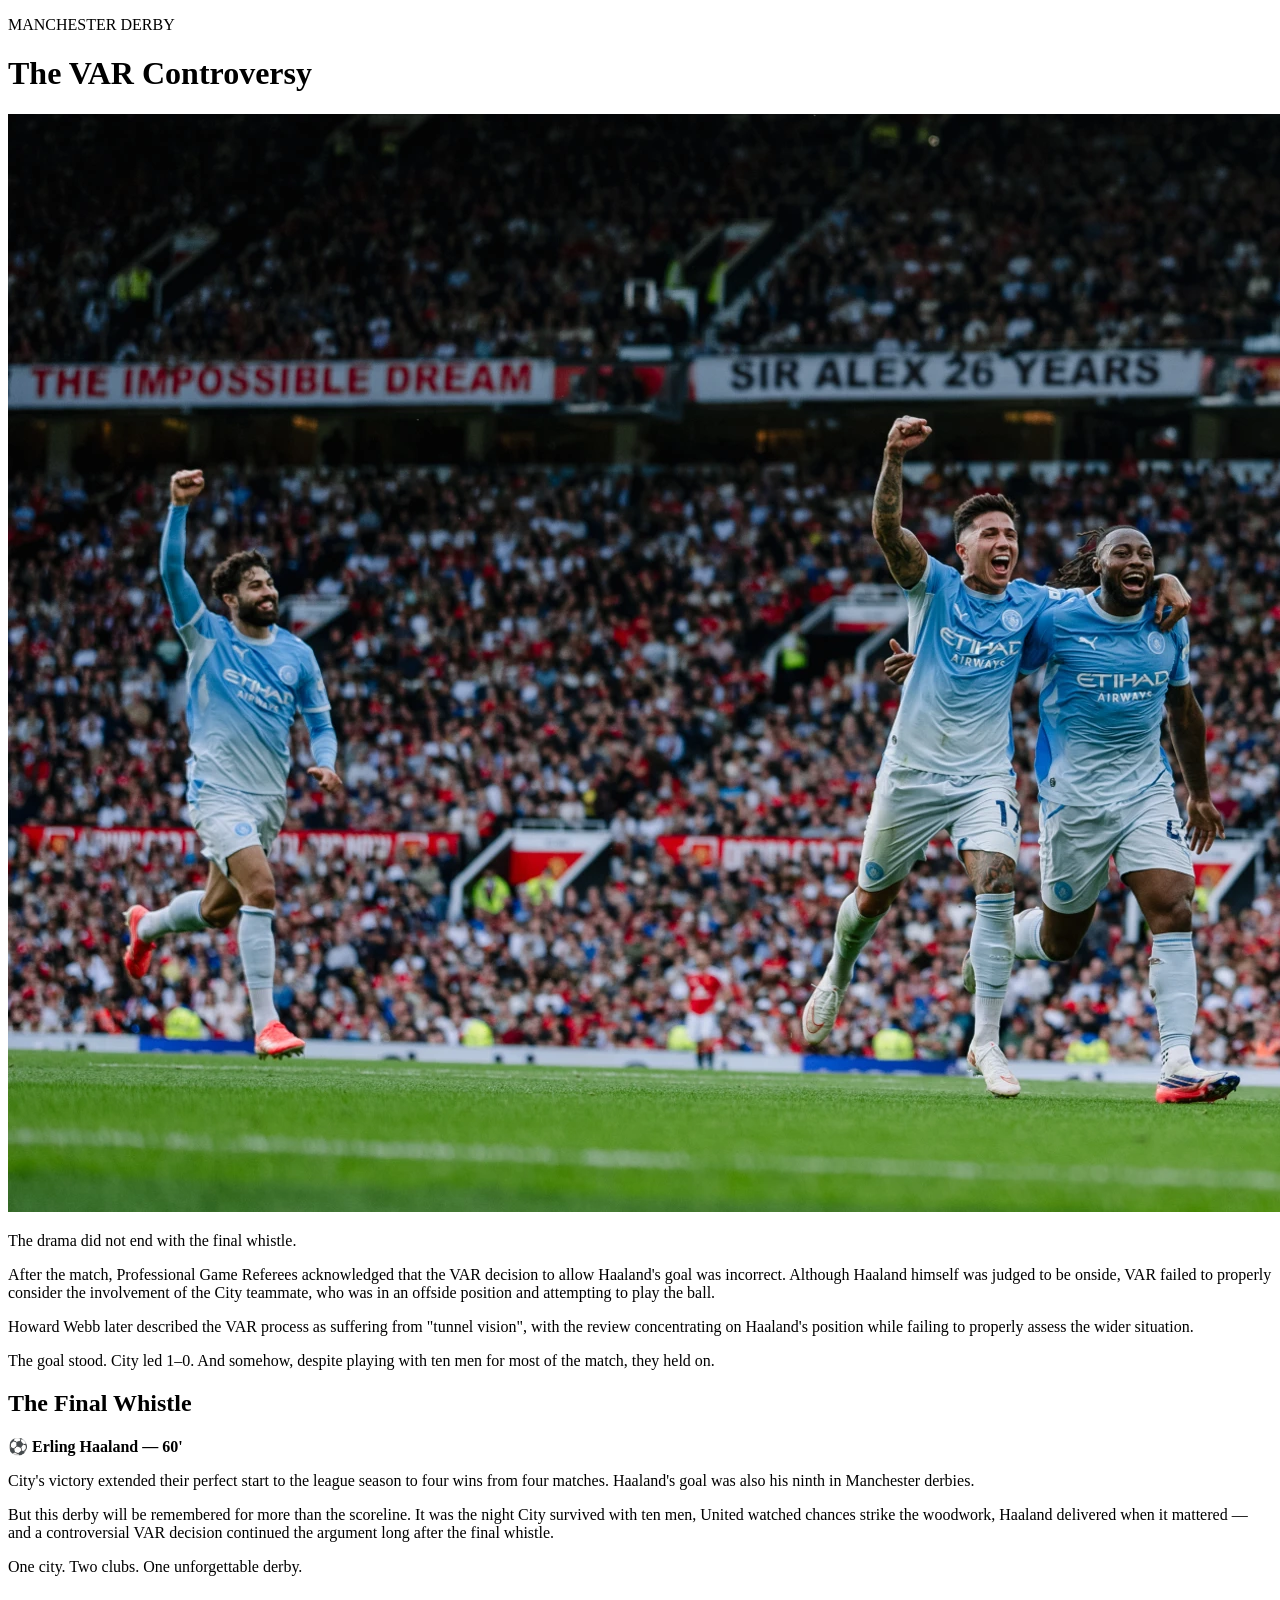
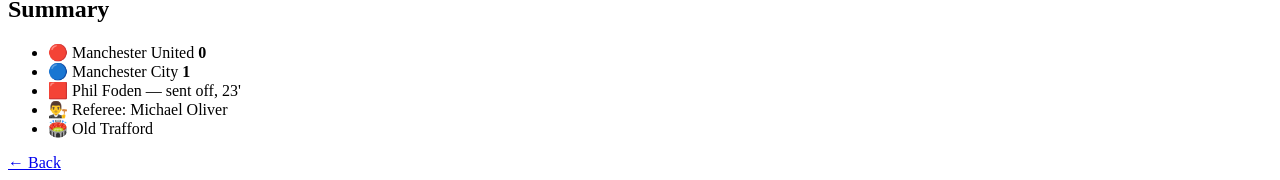
==== index2.html @ a79081c9 "i added the index2.html file" ====
<!DOCTYPE html>
<html lang="en">

<head>
    <meta charset="UTF-8">
    <meta name="viewport" content="width=device-width, initial-scale=1.0">
    <title>Manchester Derby | The VAR Controversy</title>
    <link rel="stylesheet" href="Styles.css">
</head>

<body>

    <div id="blog">

        <p class="category">MANCHESTER DERBY</p>

        <h1>The VAR Controversy</h1>
        <img src="./Derby/Derby3.webp" alt="">

        <p class="intro">
            The drama did not end with the final whistle.
        </p>

        <p>
            After the match, Professional Game Referees acknowledged that the
            VAR decision to allow Haaland's goal was incorrect.
            Although Haaland himself was judged to be onside, VAR failed to
            properly consider the involvement of the City teammate, who was
            in an offside position and attempting to play the ball.
        </p>

        <p>
            Howard Webb later described the VAR process as suffering from
            "tunnel vision", with the review concentrating on Haaland's
            position while failing to properly assess the wider situation.
        </p>

        <p>
            The goal stood. City led 1–0. And somehow, despite playing with
            ten men for most of the match, they held on.
        </p>

        <h2>The Final Whistle</h2>

        <p>
            ⚽ <strong>Erling Haaland — 60'</strong>
        </p>

        <p>
            City's victory extended their perfect start to the league season
            to four wins from four matches. Haaland's goal was also his ninth
            in Manchester derbies.
        </p>

        <p>
            But this derby will be remembered for more than the scoreline.
            It was the night City survived with ten men, United watched
            chances strike the woodwork, Haaland delivered when it mattered
            — and a controversial VAR decision continued the argument long
            after the final whistle.
        </p>

        <p class="closing-line">
            One city. Two clubs. One unforgettable derby.
        </p>

        <h2>Summary</h2>

        <ul class="match-summary">
            <li>🔴 Manchester United <strong>0</strong></li>
            <li>🔵 Manchester City <strong>1</strong></li>
            <li>🟥 Phil Foden — sent off, 23'</li>
            <li>👨‍⚖️ Referee: Michael Oliver</li>
            <li>🏟️ Old Trafford</li>
        </ul>

        <div class="button">
            <a href="./index.html">← Back</a>
        </div>

    </div>

</body>

</html>
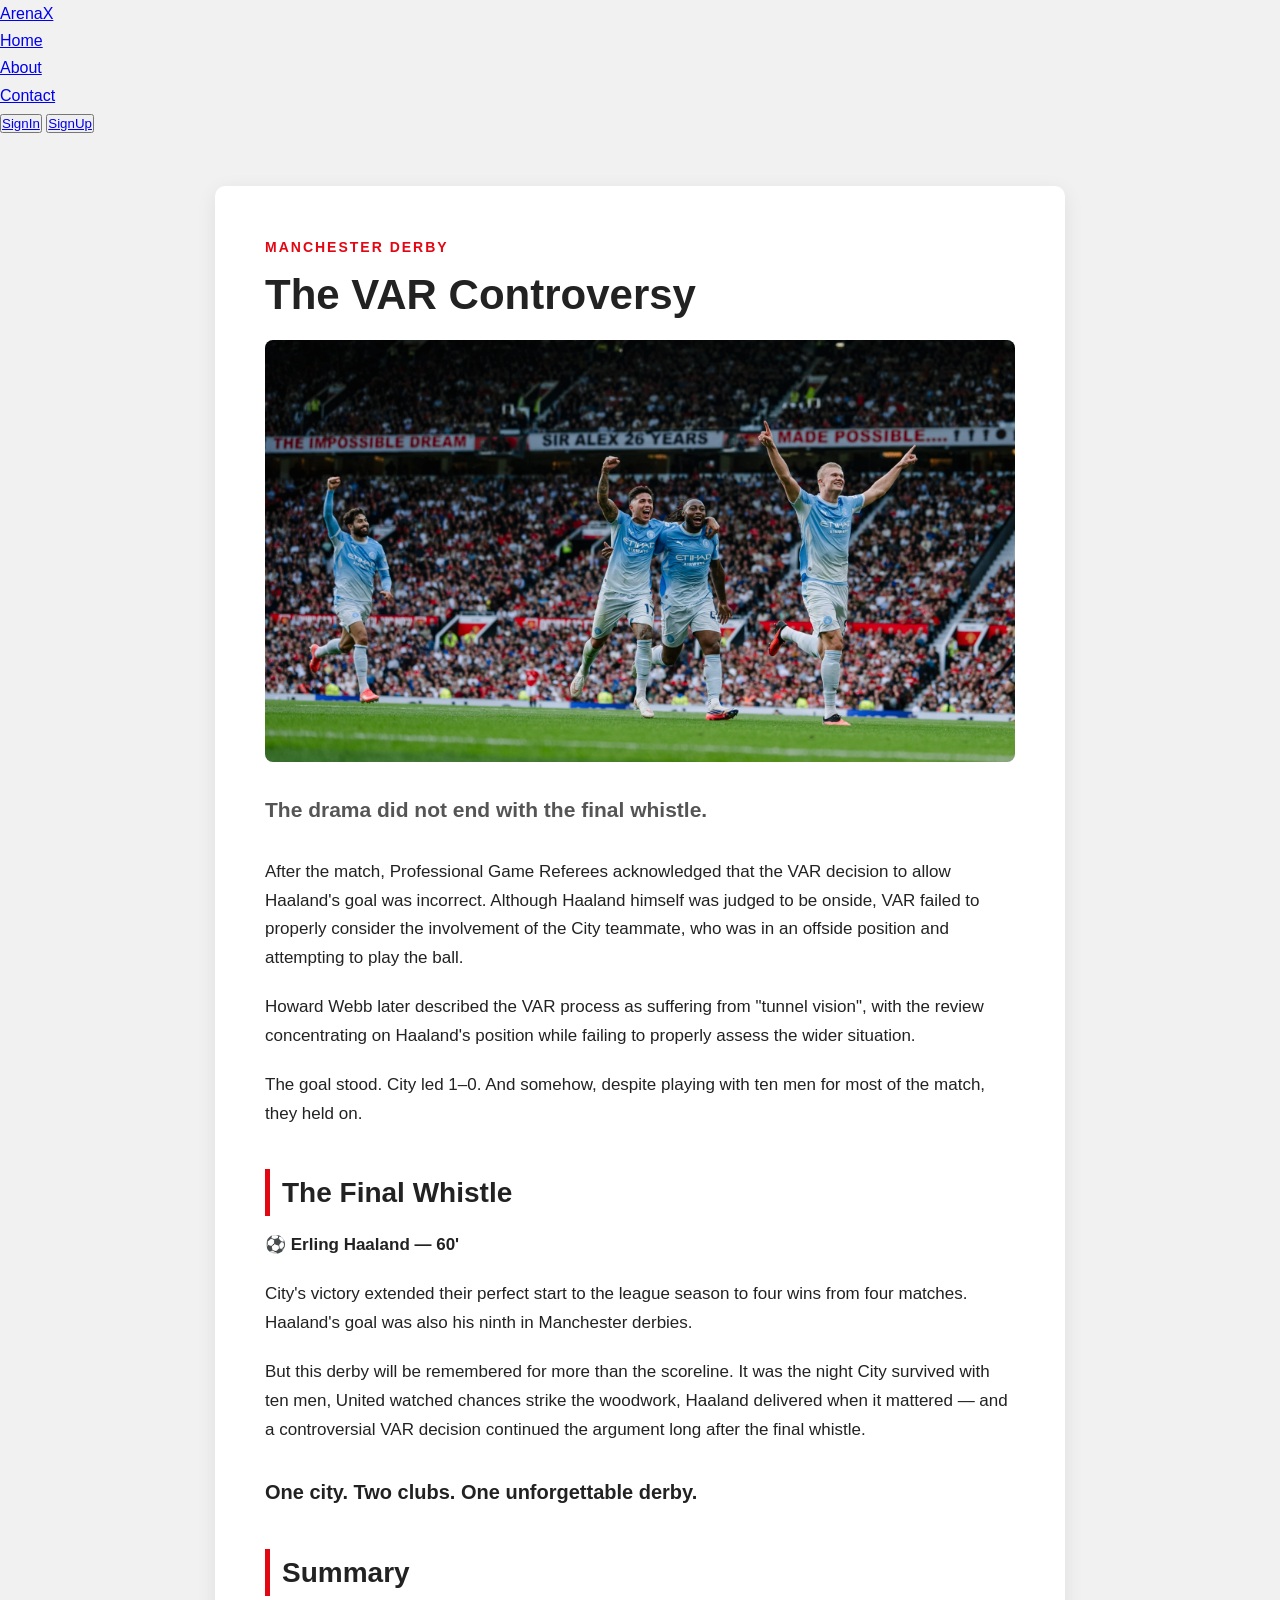
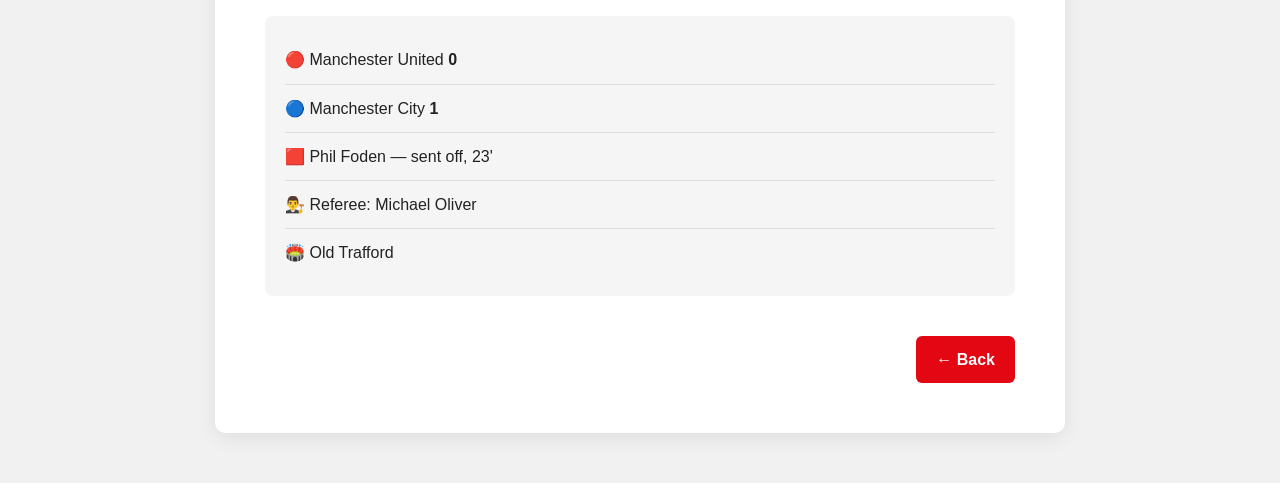
==== commit 94cbfcc6: "ive added a navbar" ====
--- a/index2.html
+++ b/index2.html
@@ -9,7 +9,18 @@
 </head>
 
 <body>
+<nav class="navbar">
+        <div class="navdiv">
+            <div class="logo"><a href="#">ArenaX</a></div>
+        <ul>
+            <li><a href="index.html">Home</a></li>
+            <li><a href="#">About</a></li>
+            <li><a href="#">Contact</a></li>
+            <button><a href="#">SignIn</a></button>
+             <button><a href="#">SignUp</a></button>
 
+        </ul>
+    </nav>
     <div id="blog">
 
         <p class="category">MANCHESTER DERBY</p>
--- a/Styles.css
+++ b/Styles.css
@@ -0,0 +1,129 @@
+* {
+    box-sizing: border-box;
+    margin: 0;
+    padding: 0;
+}
+
+body {
+    font-family: Arial, sans-serif;
+    background-color: #f1f1f1;
+    color: #222;
+    line-height: 1.7;
+}
+
+#blog {
+    max-width: 850px;
+    margin: 50px auto;
+    padding: 50px;
+    background-color: white;
+    border-radius: 10px;
+    box-shadow: 0 5px 20px rgba(0, 0, 0, 0.08);
+}
+
+.category {
+    font-size: 14px;
+    font-weight: bold;
+    letter-spacing: 2px;
+    color: #e30613;
+    margin-bottom: 10px;
+}
+
+h1 {
+    font-size: 42px;
+    line-height: 1.2;
+    margin-bottom: 20px;
+}
+
+h2 {
+    font-size: 28px;
+    margin-top: 40px;
+    margin-bottom: 15px;
+    padding-left: 12px;
+    border-left: 5px solid #e30613;
+}
+
+p {
+    font-size: 17px;
+    margin-bottom: 20px;
+}
+
+.intro {
+    font-size: 21px;
+    font-weight: bold;
+    color: #555;
+    margin-bottom: 30px;
+}
+
+#blog img {
+    width: 100%;
+    height: auto;
+    display: block;
+    border-radius: 8px;
+    margin-bottom: 30px;
+}
+
+.closing-line {
+    font-size: 20px;
+    font-weight: bold;
+    margin-top: 30px;
+}
+
+.match-summary {
+    list-style: none;
+    background-color: #f5f5f5;
+    padding: 20px;
+    border-radius: 8px;
+    margin-top: 20px;
+}
+
+.match-summary li {
+    padding: 10px 0;
+    border-bottom: 1px solid #ddd;
+}
+
+.match-summary li:last-child {
+    border-bottom: none;
+}
+
+.button {
+    display: flex;
+    justify-content: flex-end;
+    margin-top: 40px;
+}
+
+.button a {
+    text-decoration: none;
+    background-color: #e30613;
+    color: white;
+    padding: 10px 20px;
+    border-radius: 6px;
+    font-weight: bold;
+    transition: 0.2s;
+}
+
+.button a:hover {
+    background-color: #b00000;
+}
+
+@media (max-width: 600px) {
+    #blog {
+        margin: 20px;
+        padding: 25px;
+    }
+
+    h1 {
+        font-size: 32px;
+    }
+
+    h2 {
+        font-size: 24px;
+    }
+
+    p {
+        font-size: 16px;
+    }
+
+    .intro {
+        font-size: 18px;
+    }
+}
